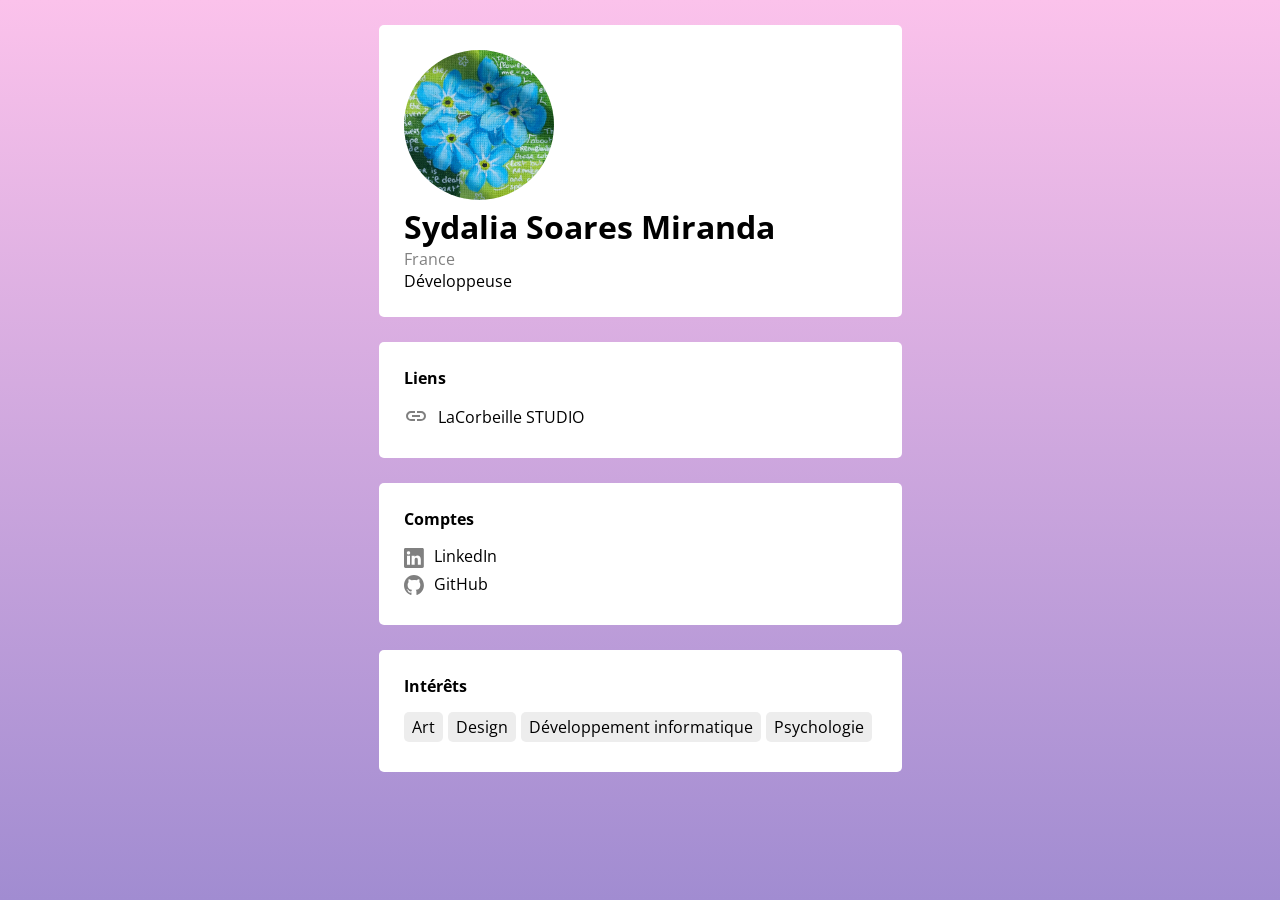
==== index.html @ 95f2eb2d ":sparkles: Add initial code" ====
<!DOCTYPE html>
<html lang="fr">

<head>
    <meta charset="UTF-8">
    <meta name="viewport" content="width=device-width, initial-scale=1.0">
    <title>Sydalia Soares Miranda</title>
    <!-- Favicon -->
    <link rel="apple-touch-icon" sizes="180x180" href="assets/favicon/apple-touch-icon.png">
    <link rel="icon" type="image/png" sizes="32x32" href="assets/favicon/favicon-32x32.png">
    <link rel="icon" type="image/png" sizes="16x16" href="assets/favicon/favicon-16x16.png">
    <!-- CSS -->
    <link rel="stylesheet" href="css/stylesheet.css">
    <!-- JS -->
    <script src="js/dynamicTitle.js" defer></script>
    <!-- Fonts -->
    <link rel="preconnect" href="https://fonts.googleapis.com">
    <link rel="preconnect" href="https://fonts.gstatic.com" crossorigin>
    <link href="https://fonts.googleapis.com/css2?family=Open+Sans:ital,wght@0,300..800;1,300..800&display=swap"
        rel="stylesheet">
</head>

<body>
    <main>
        <section>
            <img src="assets/img/profile.jpg" alt="Sydalia Soares Miranda">
            <h1>Sydalia Soares Miranda</h1>
            <h3>France</h3>
            <a>Développeuse</a>
        </section>
        <section>
            <h2>Liens</h2>
            <!-- <a href="#" target="_blank">Projets</a> -->
            <a href="https://www.lacorbeille.studio" target="_blank">LaCorbeille STUDIO</a>
            <!-- <a href="./assets/pdf/CV_2024_Noa_Second.pdf" target="_blank">CV 2024 (à modifier)</a> -->
        </section>
        <section>
            <h2>Comptes</h2>
            <!-- <a href="https://instagram.com/noa.second" target="_blank"><img
                    src="assets/icons/Instagram.svg">Instagram (à modifier)</a> -->
            <a href="https://www.linkedin.com/in/sydalia-soares-miranda" target="_blank"><img
                    src="assets/icons/LinkedIn.svg">LinkedIn</a>
            <a href="https://github.com/PommeChxrry" target="_blank"><img src="assets/icons/GitHub.svg">GitHub</a>
        </section>
        <section>
            <h2>Intérêts</h2>
            <div>
                <a>Art</a>
                <a>Design</a>
                <a>Développement informatique</a>
                <a>Psychologie</a>
            </div>
        </section>
    </main>
</body>

</html>
---- css/stylesheet.css ----
/* SCROLLBAR */
::-webkit-scrollbar {
    width: 0;
}

/* GENERAL */
* {
    font-family: "Open Sans", sans-serif;
    font-optical-sizing: auto;
    font-style: normal;
    font-variation-settings: "wdth" 100;
    transition: ease-in-out 0.2s;
}

html {
    background-color: white;
    padding: 0;
    margin: 0;
}

body {
    display: flex;
    justify-content: center;
    padding: 0;
    margin: 0;
    width: 100vw;
    min-height: 100vh;
    overflow-x: hidden;
    background-color: #2b3f6d;
    background-image: linear-gradient(to top, #a18cd1 0%, #fbc2eb 100%);
}

main {
    padding: 25px;
}

h1,
h2,
h3 {
    color: black;
    margin: 0;
    padding: 0;
}

h1 {
    font-size: 2rem;
    font-weight: 700;
}

h2 {
    font-size: 1rem;
    font-weight: 700;
    margin-bottom: 15px;
}

h3 {
    font-size: 1rem;
    font-weight: 400;
    color: gray;
}

a {
    text-decoration: none;
    color: black;
}

section {
    background-color: white;
    border-radius: 5px;
    padding: 25px;
    margin-top: 25px;
    margin-bottom: 25px;
    max-width: 700px;
}

section:first-of-type {
    margin-top: 0;
}

section:last-of-type {
    margin-bottom: 0;
}

section:nth-of-type(1)>img {
    border-radius: 50%;
    width: 150px;
    height: 150px;
}

section:nth-of-type(2) {
    display: flex;
    flex-direction: column;
}

section:nth-of-type(2)>a::before {
    content: url("../assets/icons/link.svg");
    margin-right: 10px;
    vertical-align: middle;
    width: 20px;
    height: 20px;
}

section:nth-of-type(2)>a, section:nth-of-type(3)>a {
    text-decoration: underline transparent solid 1px;
}

section:nth-of-type(2)>a:hover, section:nth-of-type(3)>a:hover {
    text-decoration: underline gray solid 1px;
}

section:nth-of-type(3) {
    display: flex;
    flex-direction: column;
}

section:nth-of-type(3) a {
    margin-bottom: 5px;
}

section:nth-of-type(3) img {
    margin-right: 10px;
    vertical-align: middle;
    width: 20px;
    height: 20px;
}

section:nth-of-type(4) a {
    padding: 4px 8px;
    background-color: #ededed;
    border-radius: 5px;
    margin-bottom: 5px;
    margin-right: 5px;
    cursor: default;
}

section:nth-of-type(4)>div {
    display: flex;
    flex-wrap: wrap;
}

/* ANIMATIONS */
section {
    animation: fadeIn 0.5s forwards;
    opacity: 0;
}

section:nth-of-type(1) {
    animation-delay: 0.1s;
}

section:nth-of-type(2) {
    animation-delay: 0.2s;
}

section:nth-of-type(3) {
    animation-delay: 0.3s;
}

section:nth-of-type(4) {
    animation-delay: 0.4s;
}

@keyframes fadeIn {
    from {
        opacity: 0;
    }

    to {
        opacity: 1;
    }
}
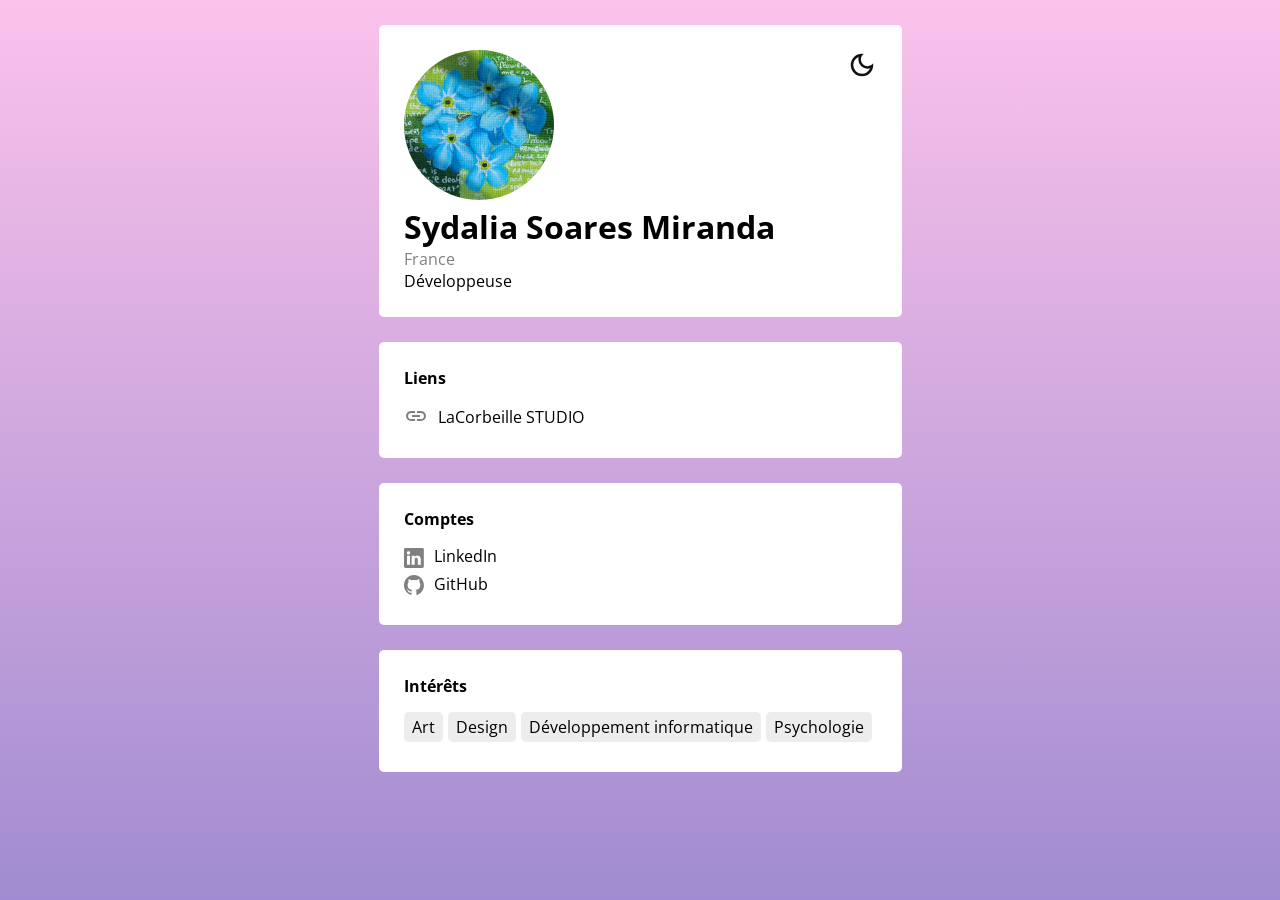
==== commit 5af5aae3: ":sparkles: Add Dark and Light Mode" ====
--- a/index.html
+++ b/index.html
@@ -1,5 +1,5 @@
 <!DOCTYPE html>
-<html lang="fr">
+<html lang="fr" data-theme="light">
 
 <head>
     <meta charset="UTF-8">
@@ -13,6 +13,7 @@
     <link rel="stylesheet" href="css/stylesheet.css">
     <!-- JS -->
     <script src="js/dynamicTitle.js" defer></script>
+    <script src="js/darkMode.js" defer></script>
     <!-- Fonts -->
     <link rel="preconnect" href="https://fonts.googleapis.com">
     <link rel="preconnect" href="https://fonts.gstatic.com" crossorigin>
@@ -23,6 +24,7 @@
 <body>
     <main>
         <section>
+            <div><button type="button" data-theme-toggle aria-label="Change to light theme">text</button></div>
             <img src="assets/img/profile.jpg" alt="Sydalia Soares Miranda">
             <h1>Sydalia Soares Miranda</h1>
             <h3>France</h3>
--- a/css/stylesheet.css
+++ b/css/stylesheet.css
@@ -1,6 +1,21 @@
 /* SCROLLBAR */
 ::-webkit-scrollbar {
     width: 0;
+}
+
+/*DATA THEME*/
+[data-theme="light"] {
+    --color-bgimg-body: linear-gradient(to top, #a18cd1 0%, #fbc2eb 100%);
+    --color-bg-section: #ffffff;
+    --color-f: #000000;
+    --color-bgnth: #ededed;
+}
+  
+[data-theme="dark"] {
+    --color-bgimg-body: linear-gradient(to top, #331f5f 0%, #7e3467 100%);
+    --color-bg-section: #1d1d1d;
+    --color-f: #f1f1f1;
+    --color-bgnth: #2f2f2f;
 }
 
 /* GENERAL */
@@ -26,18 +41,31 @@
     width: 100vw;
     min-height: 100vh;
     overflow-x: hidden;
-    background-color: #2b3f6d;
-    background-image: linear-gradient(to top, #a18cd1 0%, #fbc2eb 100%);
+    background-color: #5c2b6d;
+    background-image: var(--color-bgimg-body);
 }
 
 main {
     padding: 25px;
+}
+
+button {
+    background-color: transparent;
+    border: none;
+    cursor: pointer;
+    padding: 25px;
+    display: flex;
+    justify-content: center;
+    align-items: center;
+    position: absolute; /* Positionnement absolu par rapport à la section */
+    top: 0; /* Aligné en haut */
+    right: 0; /* Aligné à gauche */
 }
 
 h1,
 h2,
 h3 {
-    color: black;
+    color: var(--color-f);
     margin: 0;
     padding: 0;
 }
@@ -61,11 +89,12 @@
 
 a {
     text-decoration: none;
-    color: black;
+    color: var(--color-f);
 }
 
 section {
-    background-color: white;
+    position: relative;
+    background-color: var(--color-bg-section);
     border-radius: 5px;
     padding: 25px;
     margin-top: 25px;
@@ -126,7 +155,7 @@
 
 section:nth-of-type(4) a {
     padding: 4px 8px;
-    background-color: #ededed;
+    background-color: var(--color-bgnth);
     border-radius: 5px;
     margin-bottom: 5px;
     margin-right: 5px;
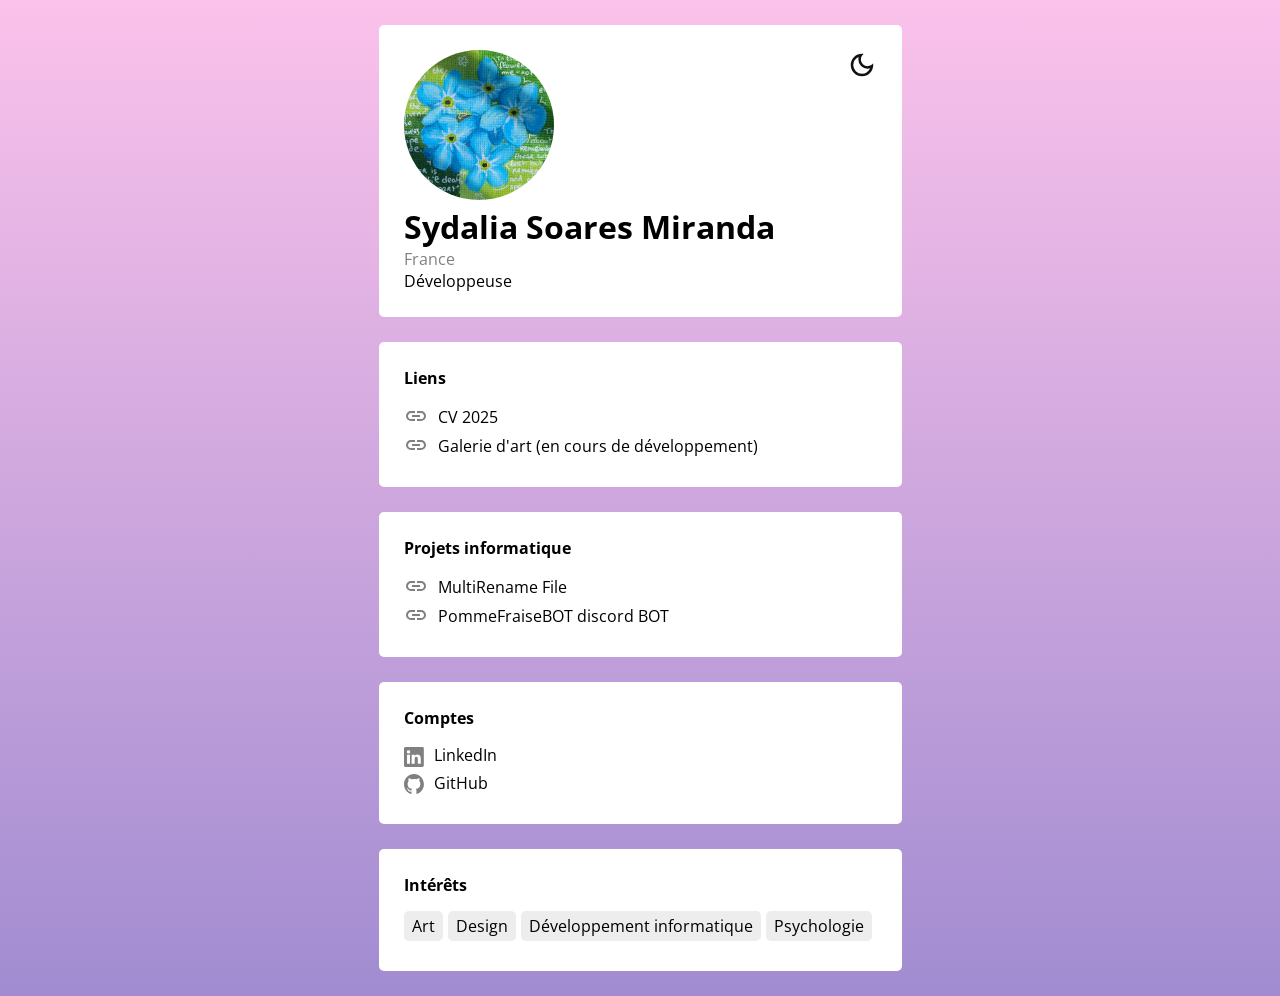
==== commit eb2ab80e: ":memo: Update site + add a new section" ====
--- a/index.html
+++ b/index.html
@@ -4,7 +4,7 @@
 <head>
     <meta charset="UTF-8">
     <meta name="viewport" content="width=device-width, initial-scale=1.0">
-    <title>Sydalia Soares Miranda</title>
+    <title>Sydalia Soares Miranda Portfolio</title>
     <!-- Favicon -->
     <link rel="apple-touch-icon" sizes="180x180" href="assets/favicon/apple-touch-icon.png">
     <link rel="icon" type="image/png" sizes="32x32" href="assets/favicon/favicon-32x32.png">
@@ -12,7 +12,7 @@
     <!-- CSS -->
     <link rel="stylesheet" href="css/stylesheet.css">
     <!-- JS -->
-    <script src="js/dynamicTitle.js" defer></script>
+    <!-- <script src="js/dynamicTitle.js" defer></script> -->
     <script src="js/darkMode.js" defer></script>
     <!-- Fonts -->
     <link rel="preconnect" href="https://fonts.googleapis.com">
@@ -32,17 +32,19 @@
         </section>
         <section>
             <h2>Liens</h2>
-            <!-- <a href="#" target="_blank">Projets</a> -->
-            <a href="https://www.lacorbeille.studio" target="_blank">LaCorbeille STUDIO</a>
-            <!-- <a href="./assets/pdf/CV_2024_Noa_Second.pdf" target="_blank">CV 2024 (à modifier)</a> -->
+            <!-- <a href="https://www.lacorbeille.studio" target="_blank" rel="noopener">LaCorbeille STUDIO</a> -->
+            <a href="./assets/pdf/CV_SoaresMiranda-Sydalia.pdf" target="_blank" rel="noopener">CV 2025</a>
+            <a target="_blank" rel="noopener">Galerie d'art (en cours de développement)</a>
+        </section>
+        <section>
+            <h2>Projets informatique</h2>
+            <a href="https://github.com/PommeChxrry/MultiRename" target="_blank" rel="noopener">MultiRename File</a>
+            <a href="https://github.com/PommeChxrry/PommeFraiseBOT" target="_blank" rel="noopener">PommeFraiseBOT discord BOT</a>
         </section>
         <section>
             <h2>Comptes</h2>
-            <!-- <a href="https://instagram.com/noa.second" target="_blank"><img
-                    src="assets/icons/Instagram.svg">Instagram (à modifier)</a> -->
-            <a href="https://www.linkedin.com/in/sydalia-soares-miranda" target="_blank"><img
-                    src="assets/icons/LinkedIn.svg">LinkedIn</a>
-            <a href="https://github.com/PommeChxrry" target="_blank"><img src="assets/icons/GitHub.svg">GitHub</a>
+            <a href="https://www.linkedin.com/in/sydalia-soares-miranda" target="_blank" rel="noopener"><img src="assets/icons/LinkedIn.svg" alt="LinkedIn">LinkedIn</a>
+            <a href="https://github.com/PommeChxrry" target="_blank" rel="noopener"><img src="assets/icons/GitHub.svg" alt="GitHub">GitHub</a>
         </section>
         <section>
             <h2>Intérêts</h2>
--- a/css/stylesheet.css
+++ b/css/stylesheet.css
@@ -116,12 +116,12 @@
     height: 150px;
 }
 
-section:nth-of-type(2) {
+section:nth-of-type(2), section:nth-of-type(3) {
     display: flex;
     flex-direction: column;
 }
 
-section:nth-of-type(2)>a::before {
+section:nth-of-type(2)>a::before, section:nth-of-type(3)>a::before {
     content: url("../assets/icons/link.svg");
     margin-right: 10px;
     vertical-align: middle;
@@ -129,31 +129,31 @@
     height: 20px;
 }
 
-section:nth-of-type(2)>a, section:nth-of-type(3)>a {
+section:nth-of-type(2)>a, section:nth-of-type(3)>a, section:nth-of-type(4)>a {
     text-decoration: underline transparent solid 1px;
 }
 
-section:nth-of-type(2)>a:hover, section:nth-of-type(3)>a:hover {
+section:nth-of-type(2)>a:hover, section:nth-of-type(3)>a:hover, section:nth-of-type(4)>a:hover {
     text-decoration: underline gray solid 1px;
 }
 
-section:nth-of-type(3) {
+section:nth-of-type(4) {
     display: flex;
     flex-direction: column;
 }
 
-section:nth-of-type(3) a {
+section:nth-of-type(4) a {
     margin-bottom: 5px;
 }
 
-section:nth-of-type(3) img {
+section:nth-of-type(4) img {
     margin-right: 10px;
     vertical-align: middle;
     width: 20px;
     height: 20px;
 }
 
-section:nth-of-type(4) a {
+section:nth-of-type(5) a {
     padding: 4px 8px;
     background-color: var(--color-bgnth);
     border-radius: 5px;
@@ -162,7 +162,7 @@
     cursor: default;
 }
 
-section:nth-of-type(4)>div {
+section:nth-of-type(5)>div {
     display: flex;
     flex-wrap: wrap;
 }
@@ -189,6 +189,10 @@
     animation-delay: 0.4s;
 }
 
+section:nth-of-type(5) {
+    animation-delay: 0.5s;
+}
+
 @keyframes fadeIn {
     from {
         opacity: 0;
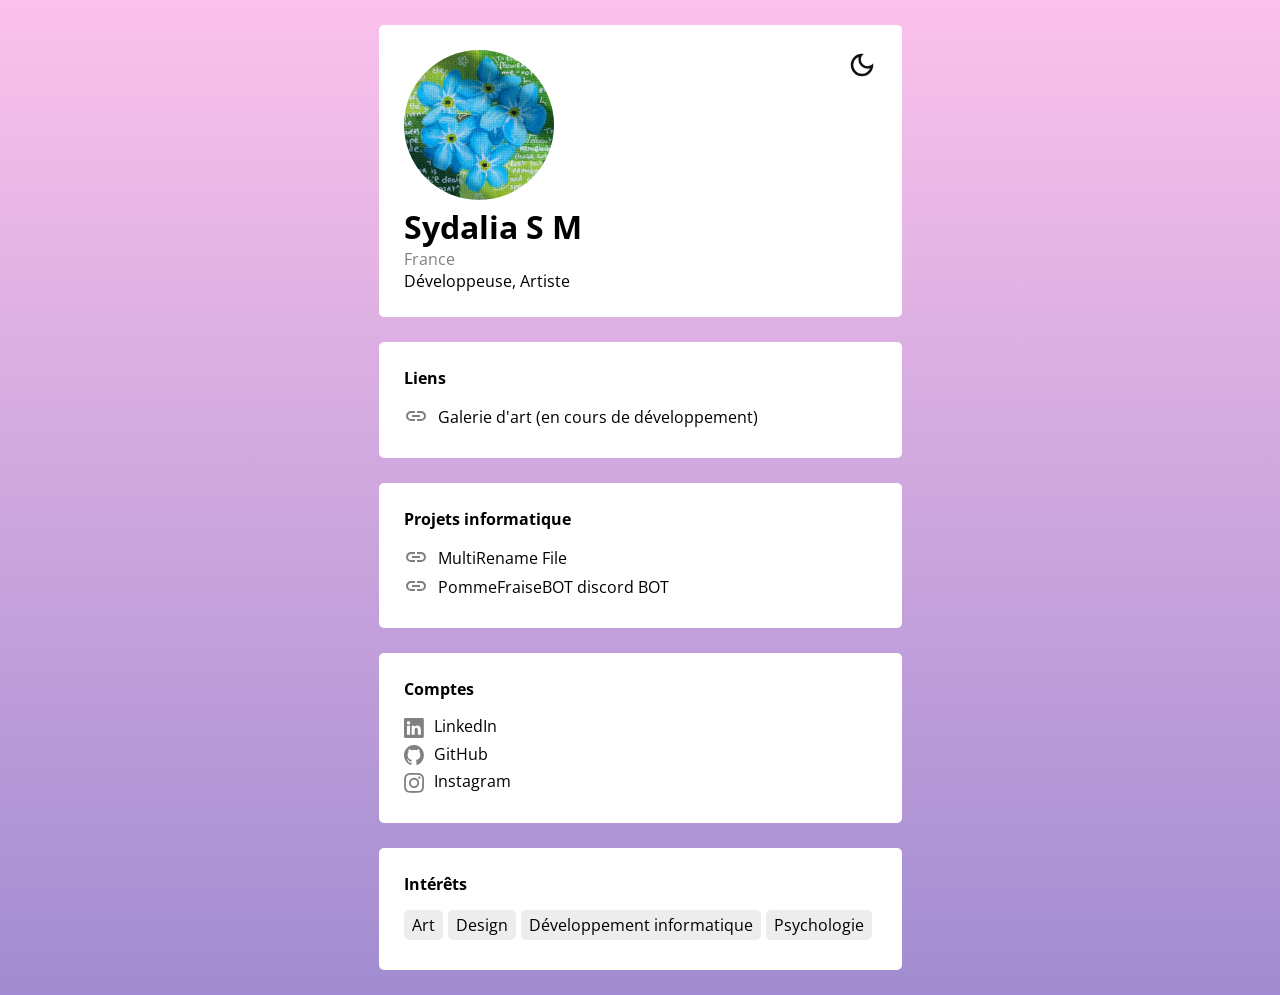
==== commit 1bf02b72: ":memo: Update links" ====
--- a/index.html
+++ b/index.html
@@ -25,15 +25,14 @@
     <main>
         <section>
             <div><button type="button" data-theme-toggle aria-label="Change to light theme">text</button></div>
-            <img src="assets/img/profile.jpg" alt="Sydalia Soares Miranda">
-            <h1>Sydalia Soares Miranda</h1>
+            <img src="assets/img/profile.jpg" alt="Sydalia SM">
+            <h1>Sydalia S M</h1>
             <h3>France</h3>
-            <a>Développeuse</a>
+            <a>Développeuse, Artiste</a>
         </section>
         <section>
             <h2>Liens</h2>
             <!-- <a href="https://www.lacorbeille.studio" target="_blank" rel="noopener">LaCorbeille STUDIO</a> -->
-            <a href="./assets/pdf/CV_SoaresMiranda-Sydalia.pdf" target="_blank" rel="noopener">CV 2025</a>
             <a target="_blank" rel="noopener">Galerie d'art (en cours de développement)</a>
         </section>
         <section>
@@ -45,6 +44,7 @@
             <h2>Comptes</h2>
             <a href="https://www.linkedin.com/in/sydalia-soares-miranda" target="_blank" rel="noopener"><img src="assets/icons/LinkedIn.svg" alt="LinkedIn">LinkedIn</a>
             <a href="https://github.com/PommeChxrry" target="_blank" rel="noopener"><img src="assets/icons/GitHub.svg" alt="GitHub">GitHub</a>
+            <a href="https://www.instagram.com/alix.pommechxrry?igsh=eXdmcHI3N2Z1cmlu" target="_blank" rel="noopener"><img src="assets/icons/Instagram.svg" alt="Instagram">Instagram</a>
         </section>
         <section>
             <h2>Intérêts</h2>
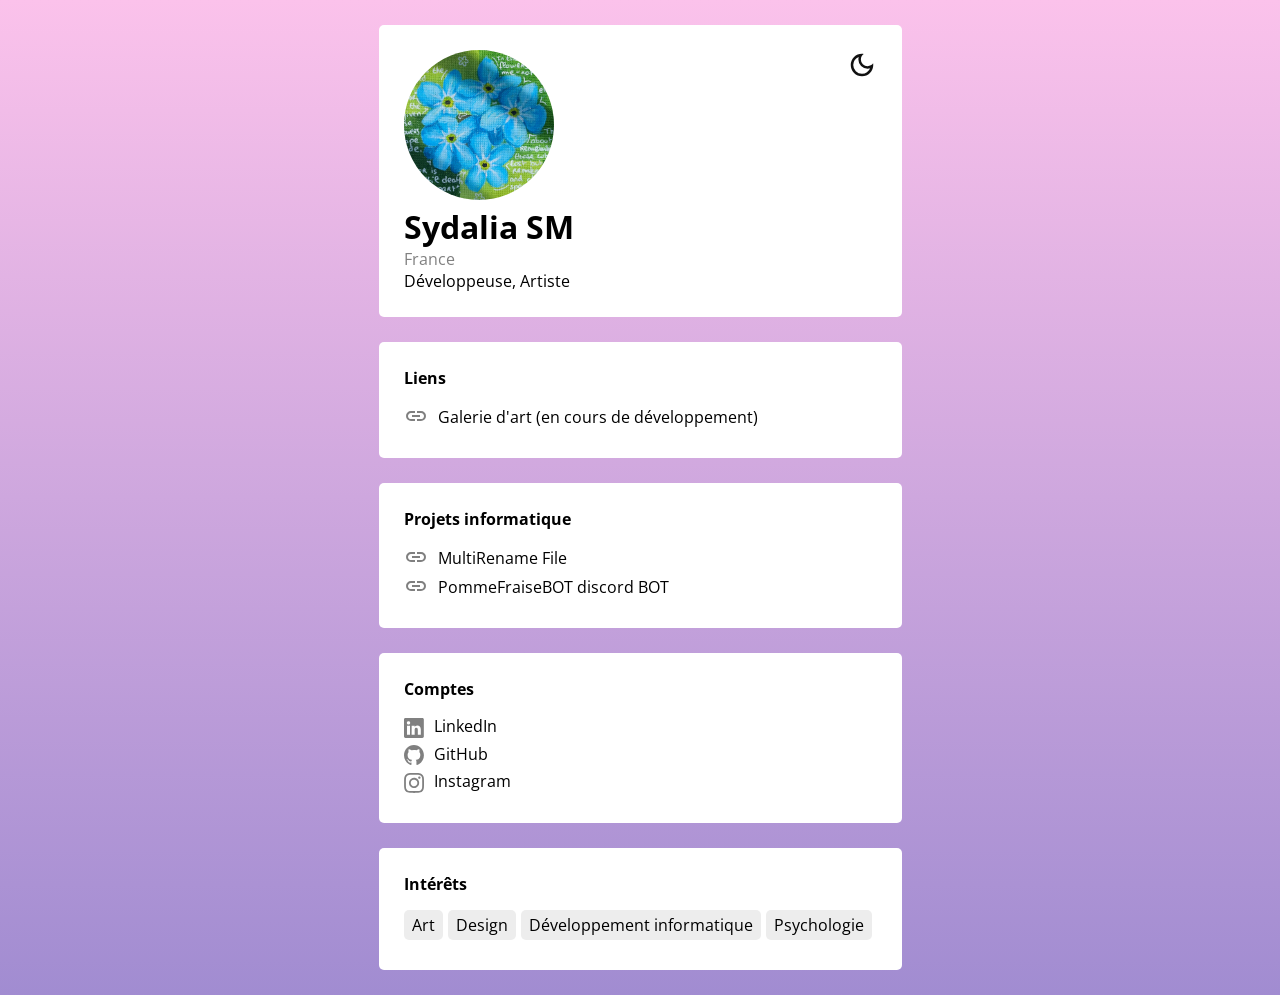
==== commit 3184d141: ":memo: Update typo" ====
--- a/index.html
+++ b/index.html
@@ -4,7 +4,7 @@
 <head>
     <meta charset="UTF-8">
     <meta name="viewport" content="width=device-width, initial-scale=1.0">
-    <title>Sydalia Soares Miranda Portfolio</title>
+    <title>Sydalia SM Portfolio</title>
     <!-- Favicon -->
     <link rel="apple-touch-icon" sizes="180x180" href="assets/favicon/apple-touch-icon.png">
     <link rel="icon" type="image/png" sizes="32x32" href="assets/favicon/favicon-32x32.png">
@@ -26,7 +26,7 @@
         <section>
             <div><button type="button" data-theme-toggle aria-label="Change to light theme">text</button></div>
             <img src="assets/img/profile.jpg" alt="Sydalia SM">
-            <h1>Sydalia S M</h1>
+            <h1>Sydalia SM</h1>
             <h3>France</h3>
             <a>Développeuse, Artiste</a>
         </section>
